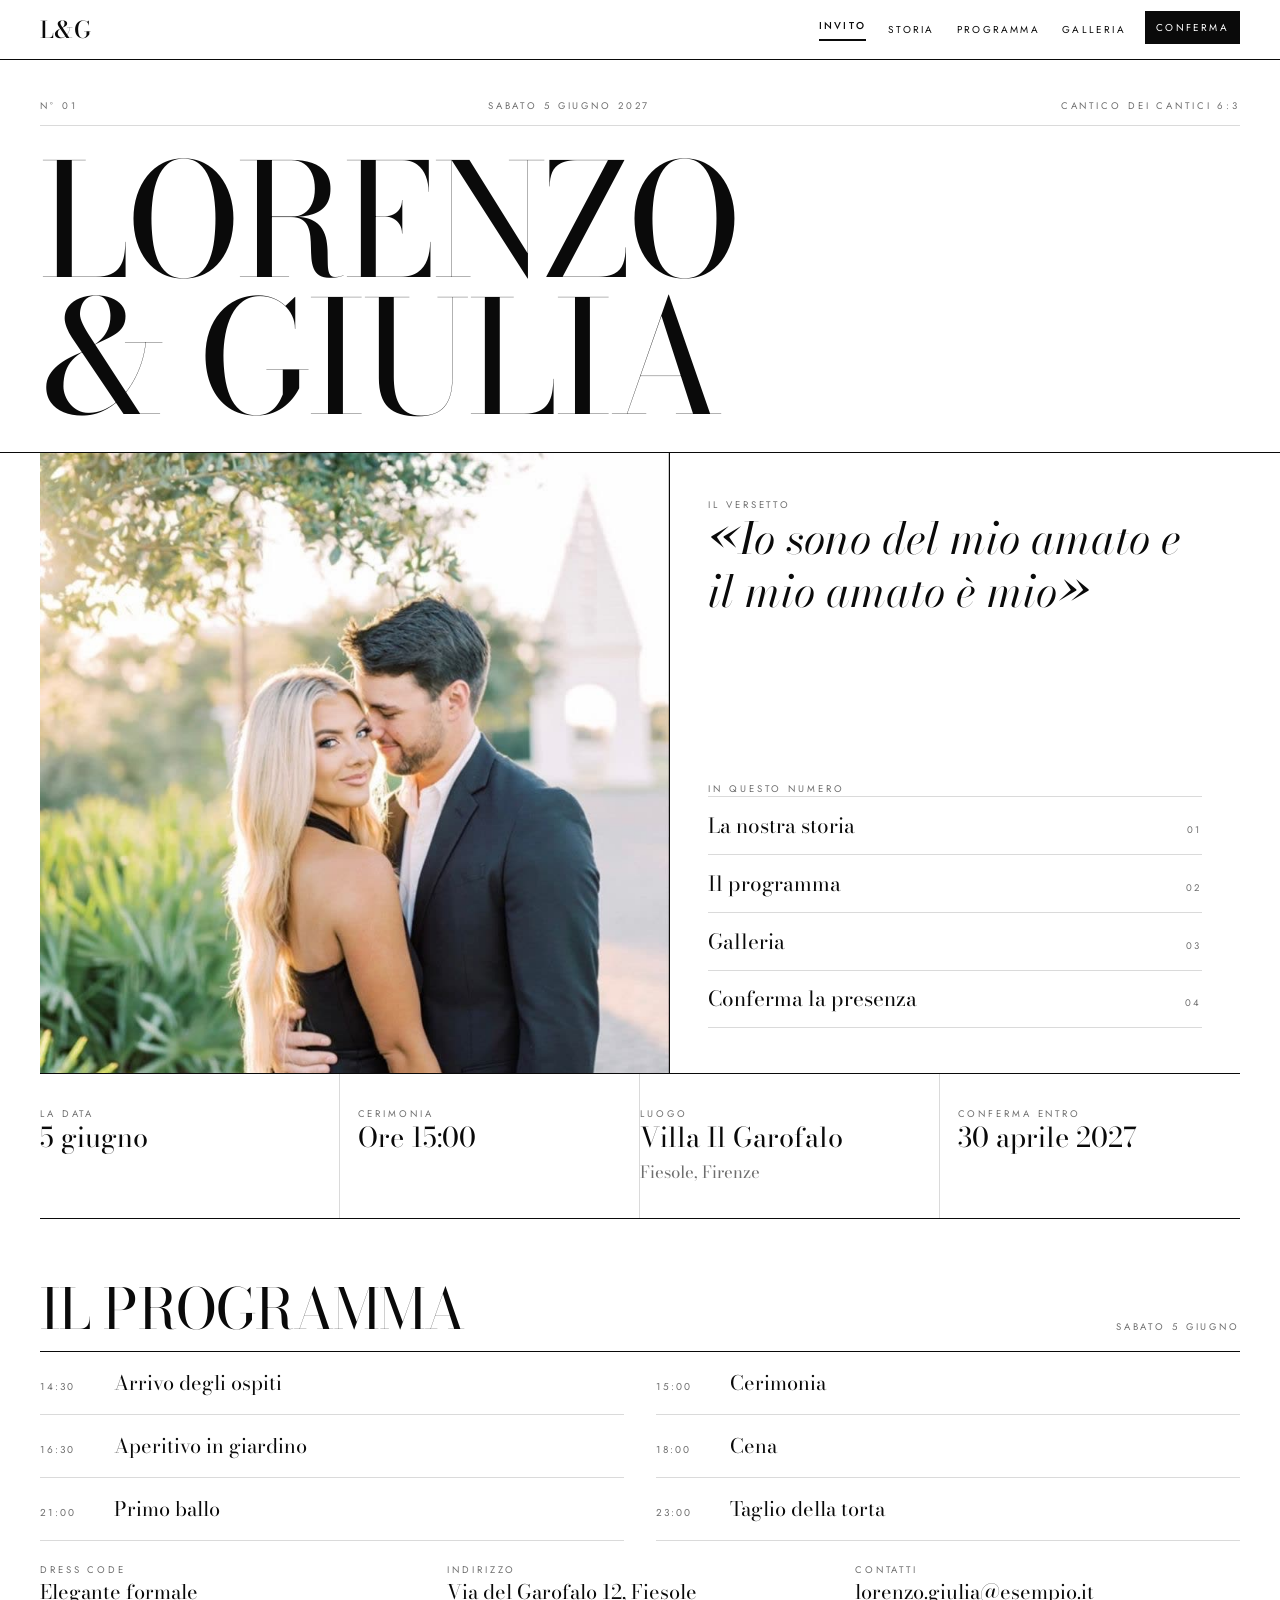
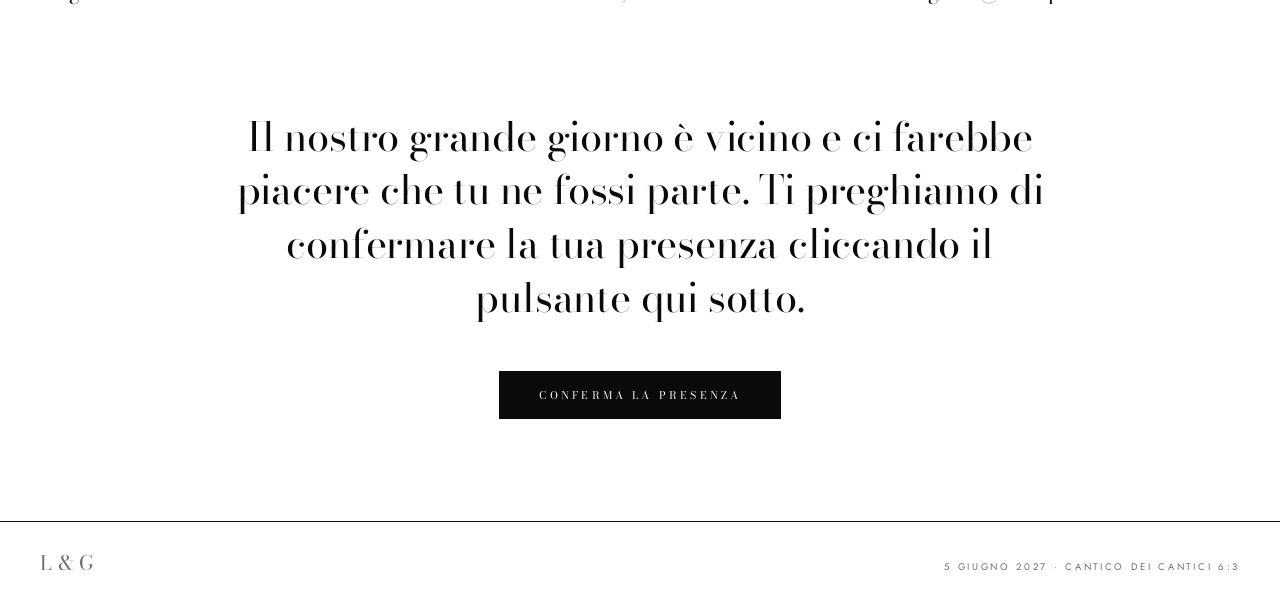
==== index.html @ 1717a916 "Replace stock photos with the couple's portraits Optimize all 18 JPEGs (strip metadata, recompress) " ====
<!DOCTYPE html>
<html lang="it">
<head>
  <meta charset="utf-8">
  <meta name="viewport" content="width=device-width, initial-scale=1">
  <title>Lorenzo &amp; Giulia — 5 giugno 2027</title>
  <meta name="description" content="Lorenzo e Giulia si sposano sabato 5 giugno 2027 a Villa Il Garofalo, Fiesole. Conferma la tua presenza.">
  <link rel="preconnect" href="https://fonts.googleapis.com">
  <link rel="preconnect" href="https://fonts.gstatic.com" crossorigin>
  <link href="https://fonts.googleapis.com/css2?family=Bodoni+Moda:ital,opsz,wght@0,6..96,400;0,6..96,500;1,6..96,400&family=Jost:wght@300;400;500&display=swap" rel="stylesheet">
  <link rel="stylesheet" href="css/styles.css">
  <link rel="icon" href="data:image/svg+xml,%3Csvg xmlns='http://www.w3.org/2000/svg' viewBox='0 0 64 64'%3E%3Crect fill='%230A0A0A' width='64' height='64'/%3E%3Ctext x='32' y='42' text-anchor='middle' font-family='Georgia' font-size='22' fill='white'%3EL%26G%3C/text%3E%3C/svg%3E">
</head>
<body>
  <a class="skip" href="#contenuto">Vai al contenuto</a>
  <header class="site-header">
    <div class="wrap header-inner">
      <a class="brand" href="index.html">L&amp;G</a>
      <button class="menu-toggle" type="button" data-nav-toggle aria-expanded="false" aria-controls="menu">
        Menu
        <span class="menu-toggle-bars" aria-hidden="true"><span></span><span></span><span></span></span>
      </button>
      <nav class="nav" id="menu" data-nav>
        <button class="nav-close" type="button" data-nav-close>Chiudi</button>
        <a class="nav-link" href="index.html" aria-current="page">Invito</a>
        <a class="nav-link" href="storia.html">Storia</a>
        <a class="nav-link" href="programma.html">Programma</a>
        <a class="nav-link" href="galleria.html">Galleria</a>
        <a class="nav-link nav-rsvp" href="conferma.html">Conferma</a>
      </nav>
    </div>
  </header>

  <main id="contenuto" class="page">
    <section class="mast">
      <div class="wrap mast-pad">
        <div class="mast-meta kicker">
          <span>N° 01</span>
          <span>Sabato 5 giugno 2027</span>
          <span>Cantico dei Cantici 6:3</span>
        </div>
        <h1 class="display">Lorenzo<br>&amp; Giulia</h1>
      </div>
    </section>

    <section class="wrap">
      <div class="hero-grid">
        <div class="hero-photo">
          <img src="img/cover.jpg" alt="Lorenzo e Giulia, in abito da sera, si tengono per mano al tramonto" width="813" height="1200">
        </div>
        <div class="hero-copy">
          <div>
            <p class="kicker">Il versetto</p>
            <p class="quote">«Io sono del mio amato e il mio amato è mio»</p>
          </div>
          <div>
            <p class="kicker">In questo numero</p>
            <div class="index-list">
              <a class="index-row" href="storia.html"><span>La nostra storia</span><span>01</span></a>
              <a class="index-row" href="programma.html"><span>Il programma</span><span>02</span></a>
              <a class="index-row" href="galleria.html"><span>Galleria</span><span>03</span></a>
              <a class="index-row" href="conferma.html"><span>Conferma la presenza</span><span>04</span></a>
            </div>
          </div>
        </div>
      </div>
    </section>

    <section class="wrap">
      <div class="facts">
        <div class="fact">
          <p class="kicker">La data</p>
          <p>5 giugno</p>
        </div>
        <div class="fact">
          <p class="kicker">Cerimonia</p>
          <p>Ore 15:00</p>
        </div>
        <div class="fact">
          <p class="kicker">Luogo</p>
          <p>Villa Il Garofalo<br><span class="sub">Fiesole, Firenze</span></p>
        </div>
        <div class="fact">
          <p class="kicker">Conferma entro</p>
          <p>30 aprile 2027</p>
        </div>
      </div>
    </section>

    <section class="wrap space-top">
      <div class="section-head">
        <h2 class="display">Il programma</h2>
        <p class="kicker">Sabato 5 giugno</p>
      </div>
      <div class="schedule">
        <div class="schedule-row"><span class="schedule-time">14:30</span><span class="schedule-name">Arrivo degli ospiti</span></div>
        <div class="schedule-row"><span class="schedule-time">15:00</span><span class="schedule-name">Cerimonia</span></div>
        <div class="schedule-row"><span class="schedule-time">16:30</span><span class="schedule-name">Aperitivo in giardino</span></div>
        <div class="schedule-row"><span class="schedule-time">18:00</span><span class="schedule-name">Cena</span></div>
        <div class="schedule-row"><span class="schedule-time">21:00</span><span class="schedule-name">Primo ballo</span></div>
        <div class="schedule-row"><span class="schedule-time">23:00</span><span class="schedule-name">Taglio della torta</span></div>
      </div>
      <div class="meta-row">
        <div>
          <p class="kicker">Dress code</p>
          <p>Elegante formale</p>
        </div>
        <div>
          <p class="kicker">Indirizzo</p>
          <p>Via del Garofalo 12, Fiesole</p>
        </div>
        <div>
          <p class="kicker">Contatti</p>
          <p><a href="mailto:lorenzo.giulia@esempio.it">lorenzo.giulia@esempio.it</a></p>
        </div>
      </div>
    </section>

    <section class="cta-band wrap">
      <p>Il nostro grande giorno è vicino e ci farebbe piacere che tu ne fossi parte. Ti preghiamo di confermare la tua presenza cliccando il pulsante qui sotto.</p>
      <p><a class="btn" href="conferma.html">Conferma la presenza</a></p>
    </section>
  </main>

  <footer class="site-footer">
    <div class="wrap footer-inner">
      <p class="mark">L&amp;G</p>
      <p>5 giugno 2027 · Cantico dei Cantici 6:3</p>
    </div>
  </footer>
  <script src="js/site.js"></script>
</body>
</html>
---- css/styles.css ----
:root {
  --ink: #0a0a0a;
  --muted: #6e6e6e;
  --hair: #dadada;
  --paper: #ffffff;
  --wash: #f2f1ef;
  --display: "Bodoni Moda", Didot, Georgia, serif;
  --sans: "Jost", system-ui, sans-serif;
  --max: 80rem;
  --pad: 1rem;
}

*,
*::before,
*::after {
  box-sizing: border-box;
}

html {
  scroll-behavior: smooth;
}

body {
  margin: 0;
  min-height: 100vh;
  background: var(--paper);
  color: var(--ink);
  font-family: var(--sans);
  font-weight: 400;
  line-height: 1.5;
  -webkit-font-smoothing: antialiased;
}

img {
  max-width: 100%;
  height: auto;
  display: block;
}

a {
  color: inherit;
  text-decoration: none;
}

a:hover {
  color: var(--muted);
}

button,
input,
select,
textarea {
  font: inherit;
  color: inherit;
}

button {
  cursor: pointer;
  background: none;
  border: 0;
  padding: 0;
}

:focus-visible {
  outline: 2px solid var(--ink);
  outline-offset: 3px;
}

.skip {
  position: absolute;
  left: 1rem;
  top: -3rem;
  z-index: 80;
  padding: 0.6rem 0.9rem;
  background: var(--ink);
  color: var(--paper);
  letter-spacing: 0.18em;
  text-transform: uppercase;
  font-size: 0.7rem;
}

.skip:focus {
  top: 1rem;
}

.wrap {
  width: 100%;
  max-width: var(--max);
  margin-inline: auto;
  padding-inline: var(--pad);
}

@media (min-width: 481px) {
  :root { --pad: 1.25rem; }
}

@media (min-width: 768px) {
  :root { --pad: 1.5rem; }
}

@media (min-width: 1024px) {
  :root { --pad: 2rem; }
}

@media (min-width: 1280px) {
  :root { --pad: 2.5rem; }
}

.site-header {
  position: sticky;
  top: 0;
  z-index: 40;
  background: rgba(255, 255, 255, 0.94);
  border-bottom: 1px solid var(--ink);
}

.site-header::before {
  content: "";
  position: absolute;
  inset: 0;
  z-index: 0;
  background: rgba(255, 255, 255, 0.94);
  backdrop-filter: blur(8px);
  pointer-events: none;
}

.header-inner {
  position: relative;
  z-index: 1;
  display: flex;
  align-items: center;
  justify-content: space-between;
  gap: 0.75rem;
  padding-block: 0.7rem;
}

.brand {
  flex: none;
  font-family: var(--display);
  font-weight: 500;
  font-size: 1.45rem;
  line-height: 1;
  letter-spacing: 0.02em;
}

.menu-toggle {
  display: inline-flex;
  align-items: center;
  gap: 0.45rem;
  padding: 0.55rem 0.2rem 0.55rem 0.7rem;
  font-size: 0.68rem;
  font-weight: 400;
  letter-spacing: 0.22em;
  text-transform: uppercase;
}

.menu-toggle-bars {
  display: grid;
  gap: 4px;
}

.menu-toggle-bars span {
  display: block;
  width: 1.1rem;
  height: 1px;
  background: currentColor;
}

.nav {
  display: none;
}

.nav.is-open {
  display: flex;
  flex-direction: column;
  position: fixed;
  inset: 0;
  z-index: 60;
  width: 100%;
  min-height: 100vh;
  min-height: 100dvh;
  background: var(--paper);
  padding: 1.25rem var(--pad) 2rem;
  overflow: auto;
}

.nav-close {
  align-self: flex-end;
  margin-bottom: 1.5rem;
  font-size: 0.68rem;
  letter-spacing: 0.22em;
  text-transform: uppercase;
}

.nav-link {
  display: flex;
  flex-direction: column;
  align-items: flex-start;
  gap: 0.35rem;
  padding: 0.9rem 0;
  border-bottom: 1px solid var(--hair);
  font-size: 0.95rem;
  letter-spacing: 0.22em;
  text-transform: uppercase;
}

.nav-link[aria-current="page"] {
  font-weight: 500;
}

.nav-link[aria-current="page"]::after {
  content: "";
  display: block;
  width: 2.4rem;
  height: 2px;
  background: var(--ink);
}

.nav-rsvp {
  margin-top: 1.25rem;
  align-self: flex-start;
  padding: 0.85rem 1.35rem;
  background: var(--ink);
  color: var(--paper) !important;
  font-size: 0.7rem;
  letter-spacing: 0.22em;
  text-transform: uppercase;
  border-bottom: 0;
}

.nav-rsvp:hover {
  background: var(--muted);
  color: var(--paper) !important;
}

.nav-rsvp[aria-current="page"]::after {
  display: none;
}

@media (min-width: 768px) {
  .menu-toggle,
  .nav-close {
    display: none;
  }

  .nav,
  .nav.is-open {
    display: flex;
    flex-direction: row;
    align-items: center;
    position: static;
    inset: auto;
    padding: 0;
    overflow: visible;
    background: transparent;
    gap: 0;
    margin-left: auto;
    min-width: 0;
  }

  .nav-link {
    flex: none;
    align-items: center;
    padding: 0.45rem 0.65rem;
    border-bottom: 0;
    font-size: 0.625rem;
  }

  .nav-link[aria-current="page"]::after {
    width: 100%;
  }

  .nav-rsvp {
    margin: 0 0 0 0.5rem;
    padding: 0.55rem 1rem;
    font-size: 0.625rem;
  }
}

@media (min-width: 1024px) {
  .nav-link {
    padding-inline: 0.7rem;
  }
}

.page {
  animation: rise 0.5s ease both;
}

@keyframes rise {
  from {
    opacity: 0;
    transform: translateY(18px);
  }
  to {
    opacity: 1;
    transform: none;
  }
}

.kicker {
  margin: 0;
  font-size: 0.6rem;
  letter-spacing: 0.3em;
  text-transform: uppercase;
  color: var(--muted);
}

.kicker-follow {
  margin-top: 1.25rem;
}

.display {
  margin: 0;
  font-family: var(--display);
  font-weight: 400;
  line-height: 0.92;
  letter-spacing: -0.015em;
  text-transform: uppercase;
}

.serif {
  font-family: var(--display);
}

.lede {
  margin: 0;
  font-size: clamp(1rem, 1.9vw, 1.125rem);
  line-height: 1.85;
  font-weight: 300;
  text-wrap: pretty;
}

.lede-follow {
  margin-top: 1.4rem;
}

.quote {
  margin: 0;
  font-family: var(--display);
  font-style: italic;
  font-weight: 400;
  line-height: 1.2;
  text-wrap: pretty;
}

.rule {
  border: 0;
  border-top: 1px solid var(--ink);
  margin: 0;
}

.rule-soft {
  border-color: var(--hair);
}

.mast {
  border-bottom: 1px solid var(--ink);
}

.mast-meta {
  display: flex;
  justify-content: space-between;
  align-items: baseline;
  gap: 0.75rem;
  flex-wrap: wrap;
  padding-bottom: 0.75rem;
  border-bottom: 1px solid var(--hair);
}

.mast h1 {
  margin-top: clamp(0.9rem, 2.4vw, 1.6rem);
  font-size: clamp(2.75rem, 12.2vw, 10.5rem);
  line-height: 0.88;
}

.mast-pad {
  padding-block: clamp(1.4rem, 3vw, 2.5rem) clamp(1rem, 2vw, 1.6rem);
}

.hero-grid {
  display: grid;
  gap: 0;
  grid-template-columns: 1fr;
  border-bottom: 1px solid var(--ink);
}

.hero-photo {
  position: relative;
  min-height: min(70vh, 28rem);
  background: var(--wash);
}

.hero-photo img {
  position: absolute;
  inset: 0;
  width: 100%;
  height: 100%;
  object-fit: cover;
  object-position: center 18%;
}

.hero-copy {
  padding: clamp(1.5rem, 3.5vw, 3.4rem) 0;
  display: flex;
  flex-direction: column;
  justify-content: space-between;
  gap: 2.1rem;
}

.hero-copy .quote {
  font-size: clamp(1.55rem, 3.6vw, 2.75rem);
}

.index-list {
  display: flex;
  flex-direction: column;
}

.index-row {
  display: flex;
  align-items: baseline;
  justify-content: space-between;
  gap: 1rem;
  padding: 0.8rem 0;
  border-top: 1px solid var(--hair);
  font-family: var(--display);
  font-size: 1.3rem;
}

.index-row:last-child {
  border-bottom: 1px solid var(--hair);
}

.index-row span:last-child {
  font-family: var(--sans);
  font-size: 0.6rem;
  letter-spacing: 0.24em;
  text-transform: uppercase;
  color: var(--muted);
}

@media (min-width: 768px) {
  .hero-grid {
    grid-template-columns: minmax(0, 1.05fr) minmax(0, 0.95fr);
  }

  .hero-photo {
    min-height: min(78vh, 38.75rem);
    border-right: 1px solid var(--ink);
  }

  .hero-copy {
    padding: clamp(1.5rem, 3.5vw, 3.4rem) clamp(1rem, 3vw, 2.75rem);
  }
}

.facts {
  display: grid;
  gap: 0;
  grid-template-columns: 1fr 1fr;
  border-bottom: 1px solid var(--ink);
}

.fact {
  padding: clamp(1.25rem, 2.6vw, 2.1rem) 0.7rem;
}

.fact:nth-child(odd) {
  padding-left: 0;
  border-right: 1px solid var(--hair);
}

.fact:nth-child(-n + 2) {
  border-bottom: 1px solid var(--hair);
}

.fact p:last-child {
  margin: 0;
  font-family: var(--display);
  font-size: clamp(1.25rem, 2.4vw, 1.7rem);
  line-height: 1.16;
}

.fact .sub {
  font-size: 1.05rem;
  color: var(--muted);
}

@media (min-width: 900px) {
  .facts {
    grid-template-columns: repeat(4, minmax(0, 1fr));
  }

  .fact {
    padding-inline: 1.1rem;
    border-right: 1px solid var(--hair);
    border-bottom: 0;
  }

  .fact:first-child {
    padding-left: 0;
  }

  .fact:last-child {
    border-right: 0;
    padding-right: 0;
  }

  .fact:nth-child(-n + 2) {
    border-bottom: 0;
  }

  .fact:nth-child(odd) {
    border-right: 1px solid var(--hair);
  }
}

.section-head {
  display: flex;
  align-items: flex-end;
  justify-content: space-between;
  gap: 1rem;
  flex-wrap: wrap;
  padding-bottom: 1rem;
  border-bottom: 1px solid var(--ink);
}

.section-head h2,
.page-title h2,
.rsvp-head h2 {
  font-size: clamp(1.75rem, 4.6vw, 3.5rem);
}

.page-title {
  padding-block: clamp(1.9rem, 5vw, 4.4rem) clamp(1.5rem, 3vw, 2.5rem);
  border-bottom: 1px solid var(--ink);
}

.page-title h1,
.page-title h2 {
  max-width: 22ch;
  font-size: clamp(2.1rem, 7.6vw, 6rem);
}

.page-title-split {
  display: flex;
  align-items: flex-end;
  justify-content: space-between;
  gap: 1.25rem;
  flex-wrap: wrap;
}

.schedule {
  display: grid;
  gap: 0;
  grid-template-columns: 1fr;
}

.schedule-row {
  display: flex;
  align-items: baseline;
  gap: 1rem;
  padding: 1rem 0;
  border-bottom: 1px solid var(--hair);
}

.schedule-time {
  flex: none;
  min-width: 3.6rem;
  font-size: 0.625rem;
  letter-spacing: 0.2em;
  color: var(--muted);
}

.schedule-name {
  font-family: var(--display);
  font-size: 1.25rem;
}

@media (min-width: 768px) {
  .schedule {
    grid-template-columns: 1fr 1fr;
    column-gap: 2rem;
  }
}

.meta-row {
  display: grid;
  gap: 1.4rem;
  grid-template-columns: 1fr;
  padding-top: 1.4rem;
}

@media (min-width: 700px) {
  .meta-row {
    grid-template-columns: repeat(3, minmax(0, 1fr));
  }
}

.meta-row p:last-child {
  margin: 0;
  font-family: var(--display);
  font-size: 1.25rem;
}

.cta-band {
  max-width: 56rem;
  margin-inline: auto;
  padding-block: clamp(3.2rem, 8vw, 6.9rem);
  text-align: center;
}

.cta-band p {
  margin: 0;
  font-family: var(--display);
  font-weight: 400;
  font-size: clamp(1.35rem, 3.4vw, 2.5rem);
  line-height: 1.34;
  letter-spacing: -0.005em;
  text-wrap: pretty;
}

.cta-band .btn {
  margin-top: clamp(1.75rem, 4vw, 2.9rem);
}

.btn {
  display: inline-block;
  padding: 1rem 2.4rem;
  background: var(--ink);
  color: var(--paper) !important;
  font-size: 0.66rem;
  letter-spacing: 0.3em;
  text-transform: uppercase;
  border: 1px solid var(--ink);
}

.btn:hover {
  background: var(--muted);
  border-color: var(--muted);
  color: var(--paper) !important;
}

.btn-ghost {
  background: transparent;
  color: var(--ink) !important;
}

.btn-ghost:hover {
  background: var(--wash);
  color: var(--ink) !important;
}

.btn-row {
  display: flex;
  flex-wrap: wrap;
  gap: 0.9rem;
}

.confirm-actions {
  margin-top: clamp(1.6rem, 3.5vw, 2.75rem);
}

.story-grid {
  display: grid;
  gap: clamp(1.5rem, 3.4vw, 3.4rem);
  grid-template-columns: 1fr;
  padding-block: clamp(1.75rem, 4vw, 3.75rem);
}

.story-quote {
  margin-top: clamp(1.75rem, 4vw, 3rem);
  padding-block: clamp(1.5rem, 3vw, 2.4rem);
  border-top: 1px solid var(--ink);
  border-bottom: 1px solid var(--ink);
}

.story-quote .quote {
  font-size: clamp(1.25rem, 2.7vw, 1.875rem);
  line-height: 1.42;
}

.photo-frame {
  position: relative;
  background: var(--wash);
  min-height: 18.75rem;
}

.photo-frame img {
  position: absolute;
  inset: 0;
  width: 100%;
  height: 100%;
  object-fit: cover;
}

.ratio-wide img {
  object-position: center 20%;
}

.ratio-4-5 {
  aspect-ratio: 4 / 5;
}

.ratio-3-4 {
  aspect-ratio: 3 / 4;
}

.ratio-1-1 {
  aspect-ratio: 1 / 1;
}

.ratio-wide {
  aspect-ratio: 16 / 7;
  min-height: 12rem;
}

.caption {
  margin: 0.75rem 0 0;
  font-size: 0.6rem;
  letter-spacing: 0.24em;
  text-transform: uppercase;
  color: var(--muted);
}

@media (min-width: 800px) {
  .story-grid {
    grid-template-columns: minmax(0, 1fr) minmax(0, 1fr);
    align-items: start;
  }
}

.continue {
  display: flex;
  align-items: baseline;
  justify-content: space-between;
  gap: 1rem;
  padding: 1.25rem 0;
  border-top: 1px solid var(--ink);
  border-bottom: 1px solid var(--ink);
  font-family: var(--display);
  font-size: clamp(1.25rem, 2.6vw, 1.875rem);
}

.continue span:last-child {
  font-family: var(--sans);
  font-size: 0.6rem;
  letter-spacing: 0.26em;
  text-transform: uppercase;
  color: var(--muted);
}

.gallery {
  display: grid;
  gap: clamp(1.25rem, 3vw, 2.75rem);
  grid-template-columns: 1fr;
  padding-block: clamp(1.6rem, 3.6vw, 3.5rem) clamp(3.1rem, 7vw, 6rem);
}

.gallery figure {
  margin: 0;
}

.gallery figcaption {
  margin-top: 0.75rem;
  display: flex;
  justify-content: space-between;
  gap: 0.6rem;
  font-size: 0.6rem;
  letter-spacing: 0.24em;
  text-transform: uppercase;
  color: var(--muted);
}

@media (min-width: 640px) {
  .gallery {
    grid-template-columns: repeat(2, minmax(0, 1fr));
  }

  .gallery figure:nth-child(even) {
    align-self: end;
  }
}

@media (min-width: 1024px) {
  .gallery {
    grid-template-columns: repeat(3, minmax(0, 1fr));
  }

  .gallery figure:nth-child(even) {
    align-self: auto;
  }

  .gallery figure:nth-child(3n + 2) {
    align-self: end;
  }
}

.venue-split {
  display: grid;
  gap: clamp(1.5rem, 3vw, 2.5rem);
  grid-template-columns: 1fr;
  padding-block: clamp(1.75rem, 4vw, 3.5rem);
}

@media (min-width: 800px) {
  .venue-split {
    grid-template-columns: minmax(0, 1.15fr) minmax(0, 0.85fr);
    align-items: start;
  }
}

.travel-grid {
  display: grid;
  gap: 0;
  grid-template-columns: 1fr;
  border-top: 1px solid var(--ink);
  border-bottom: 1px solid var(--ink);
}

.travel-card {
  padding: 1.5rem 0;
  border-bottom: 1px solid var(--hair);
}

.travel-card:last-child {
  border-bottom: 0;
}

.travel-card h3 {
  margin: 0 0 0.7rem;
  font-family: var(--display);
  font-weight: 400;
  font-size: 1.5rem;
  text-transform: none;
}

.travel-card p {
  margin: 0;
  font-weight: 300;
  line-height: 1.75;
}

@media (min-width: 768px) {
  .travel-grid {
    grid-template-columns: repeat(2, minmax(0, 1fr));
  }

  .travel-card {
    padding: 1.75rem 1.25rem 1.75rem 0;
    border-bottom: 0;
    border-right: 1px solid var(--hair);
  }

  .travel-card:nth-child(even) {
    padding-left: 1.25rem;
    padding-right: 0;
    border-right: 0;
  }

  .travel-card:nth-child(n + 3) {
    border-top: 1px solid var(--hair);
  }
}

.rsvp-shell {
  max-width: 42.5rem;
  padding-block: clamp(1.75rem, 4vw, 3.5rem) clamp(3.4rem, 8vw, 6.25rem);
}

.form-stack {
  display: flex;
  flex-direction: column;
  gap: 1.75rem;
}

.field {
  display: flex;
  flex-direction: column;
  gap: 0.65rem;
}

.field span,
.choice-label {
  font-size: 0.6rem;
  letter-spacing: 0.28em;
  text-transform: uppercase;
  color: var(--muted);
}

.field input,
.field select,
.field textarea {
  width: 100%;
  padding: 0.65rem 0;
  background: transparent;
  border: 0;
  border-bottom: 1px solid var(--ink);
  font-family: var(--display);
  font-size: 1.4rem;
  border-radius: 0;
}

.field select {
  padding: 0.75rem 0.6rem;
  background: var(--paper);
  border: 1px solid var(--ink);
  font-size: 1.25rem;
}

.field textarea {
  padding: 0.8rem;
  border: 1px solid var(--ink);
  font-size: 1.2rem;
  resize: vertical;
  min-height: 7rem;
}

.field input:focus,
.field select:focus,
.field textarea:focus {
  outline: none;
  border-color: var(--muted);
}

.choices {
  display: flex;
  gap: 0.9rem;
  flex-wrap: wrap;
}

.choice {
  flex: 1 1 12.5rem;
  padding: 1.35rem;
  border: 1px solid var(--ink);
  text-align: left;
  background: var(--paper);
}

.choice:hover,
.choice.is-selected {
  background: var(--wash);
}

.choice p {
  margin: 0;
  font-family: var(--display);
  font-size: 1.55rem;
}

.choice small {
  display: block;
  margin-top: 0.6rem;
  font-size: 0.6rem;
  letter-spacing: 0.26em;
  text-transform: uppercase;
}

.status {
  margin: 0;
  padding: 0.75rem 0.9rem;
  font-size: 0.8rem;
  letter-spacing: 0.04em;
}

.status-error {
  background: var(--ink);
  color: var(--paper);
}

.status-loading {
  background: var(--wash);
  color: var(--ink);
  border: 1px dashed var(--ink);
}

.status-empty {
  color: var(--muted);
  padding-left: 0;
  padding-right: 0;
}

.saved-banner {
  padding: 0.9rem 0;
  border-top: 1px solid var(--hair);
  border-bottom: 1px solid var(--hair);
  font-family: var(--display);
  font-size: 1.15rem;
  line-height: 1.45;
}

.confirm-copy {
  margin: 0;
  max-width: 44ch;
  font-family: var(--display);
  font-size: clamp(1.2rem, 2.5vw, 1.625rem);
  line-height: 1.5;
  text-wrap: pretty;
}

.confirm-facts {
  margin-top: clamp(1.6rem, 3.5vw, 2.75rem);
  display: grid;
  gap: 0;
  grid-template-columns: 1fr;
  border-top: 1px solid var(--ink);
  border-bottom: 1px solid var(--ink);
}

.confirm-facts > div {
  padding: 1.25rem 0;
  border-bottom: 1px solid var(--hair);
}

.confirm-facts > div:last-child {
  border-bottom: 0;
}

.confirm-facts p:last-child {
  margin: 0;
  font-family: var(--display);
  font-size: 1.25rem;
}

@media (min-width: 640px) {
  .confirm-facts {
    grid-template-columns: repeat(3, minmax(0, 1fr));
  }

  .confirm-facts > div {
    padding: 1.25rem 1rem 1.25rem 0;
    border-bottom: 0;
    border-right: 1px solid var(--hair);
  }

  .confirm-facts > div:last-child {
    border-right: 0;
    padding-right: 0;
  }
}

.hidden {
  display: none !important;
}

.site-footer {
  border-top: 1px solid var(--ink);
}

.footer-inner {
  display: flex;
  flex-wrap: wrap;
  gap: 0.75rem;
  justify-content: space-between;
  align-items: baseline;
  padding-block: 1.6rem;
}

.footer-inner .mark {
  margin: 0;
  font-family: var(--display);
  font-size: 1.25rem;
}

.footer-inner p {
  margin: 0;
  font-size: 0.6rem;
  letter-spacing: 0.28em;
  text-transform: uppercase;
  color: var(--muted);
}

.pad-bottom {
  padding-bottom: clamp(3.1rem, 7vw, 6rem);
}

.space-top {
  padding-top: clamp(2.1rem, 5vw, 4.2rem);
}

@media (prefers-reduced-motion: reduce) {
  html {
    scroll-behavior: auto;
  }

  .page {
    animation: none;
  }
}

body.nav-open {
  overflow: hidden;
}
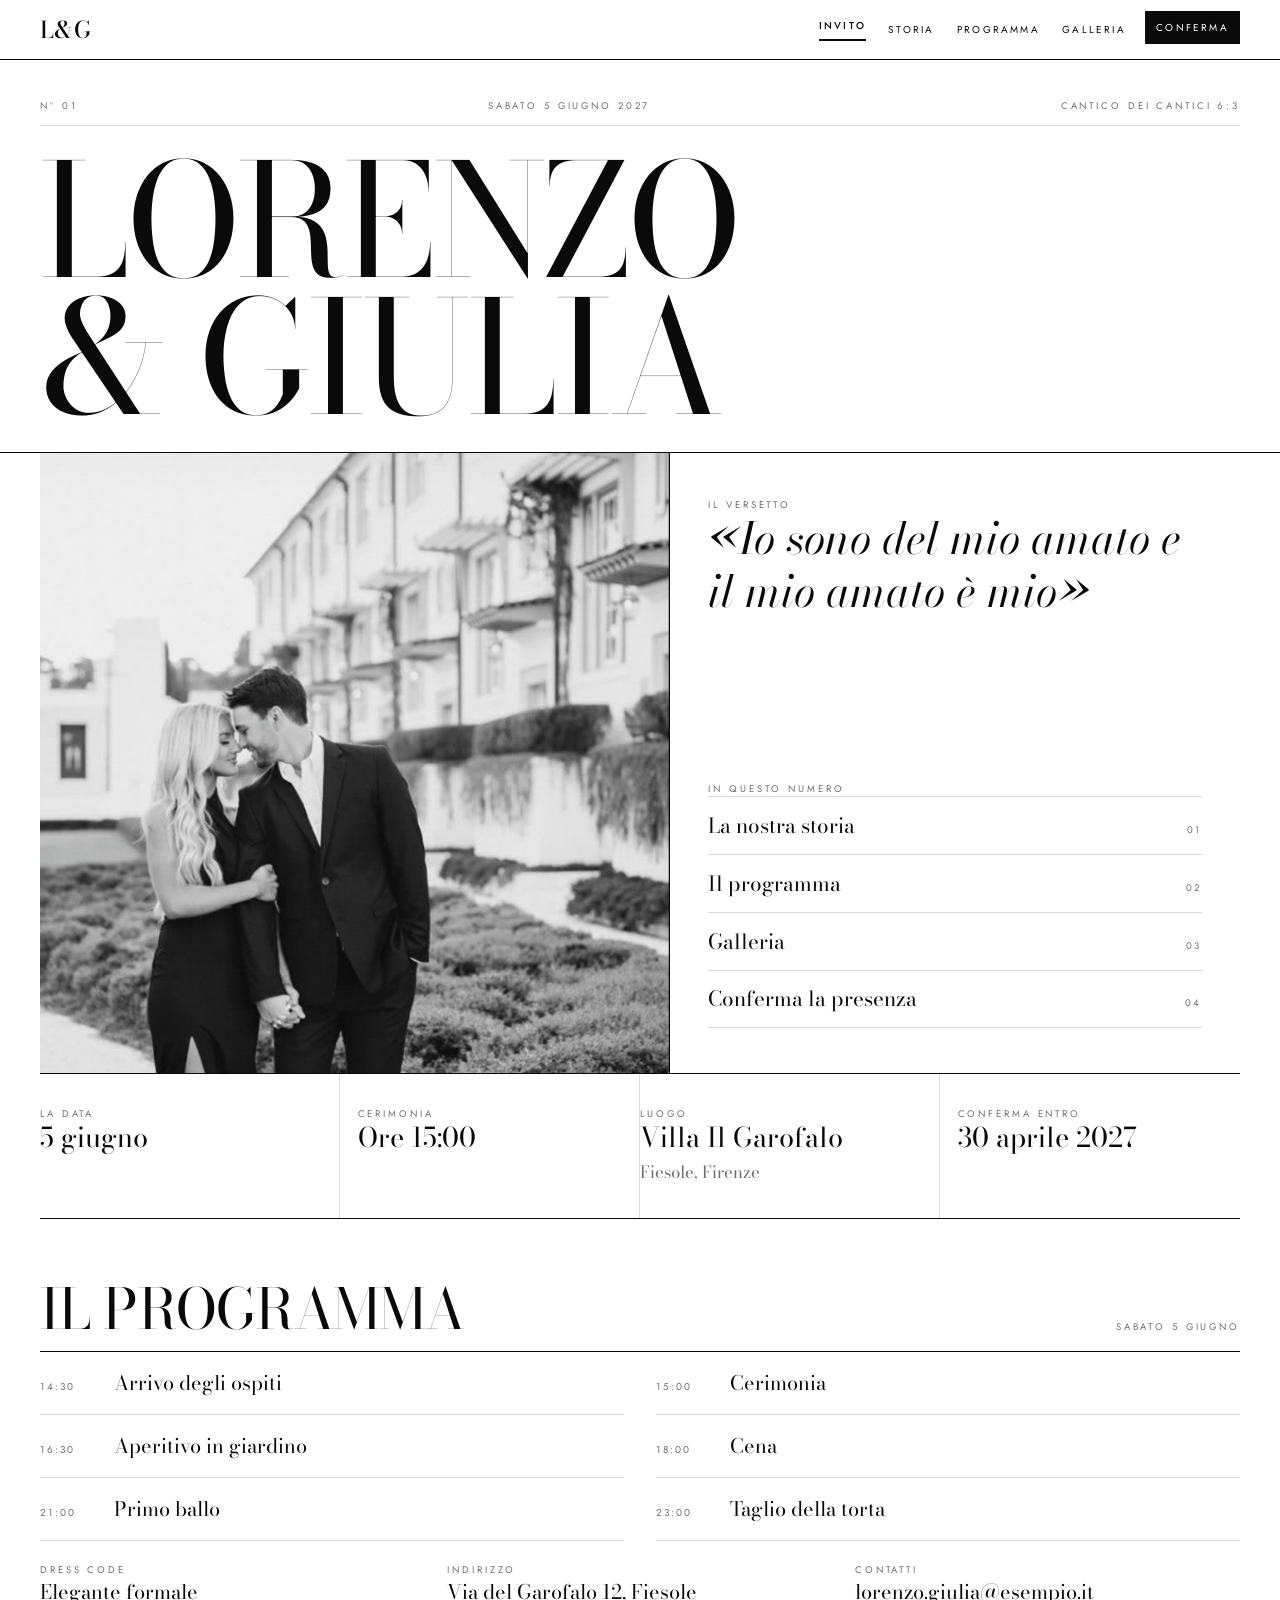
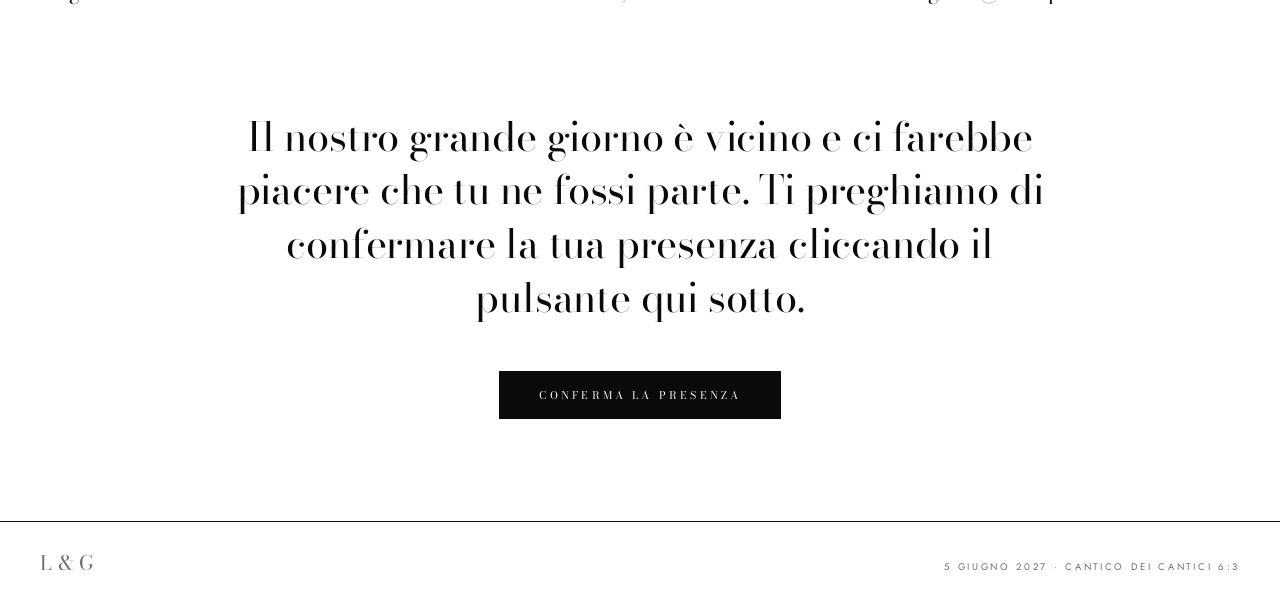
==== commit 93a5d408: "Swap cover with the black-and-white walking portrait The hedge-path photo is now the homepage hero; " ====
--- a/index.html
+++ b/index.html
@@ -46,7 +46,7 @@
     <section class="wrap">
       <div class="hero-grid">
         <div class="hero-photo">
-          <img src="img/cover.jpg" alt="Lorenzo e Giulia, in abito da sera, si tengono per mano al tramonto" width="813" height="1200">
+          <img src="img/cover.jpg" alt="Lorenzo e Giulia in bianco e nero, camminano mano nella mano tra le siepi" width="757" height="1200">
         </div>
         <div class="hero-copy">
           <div>
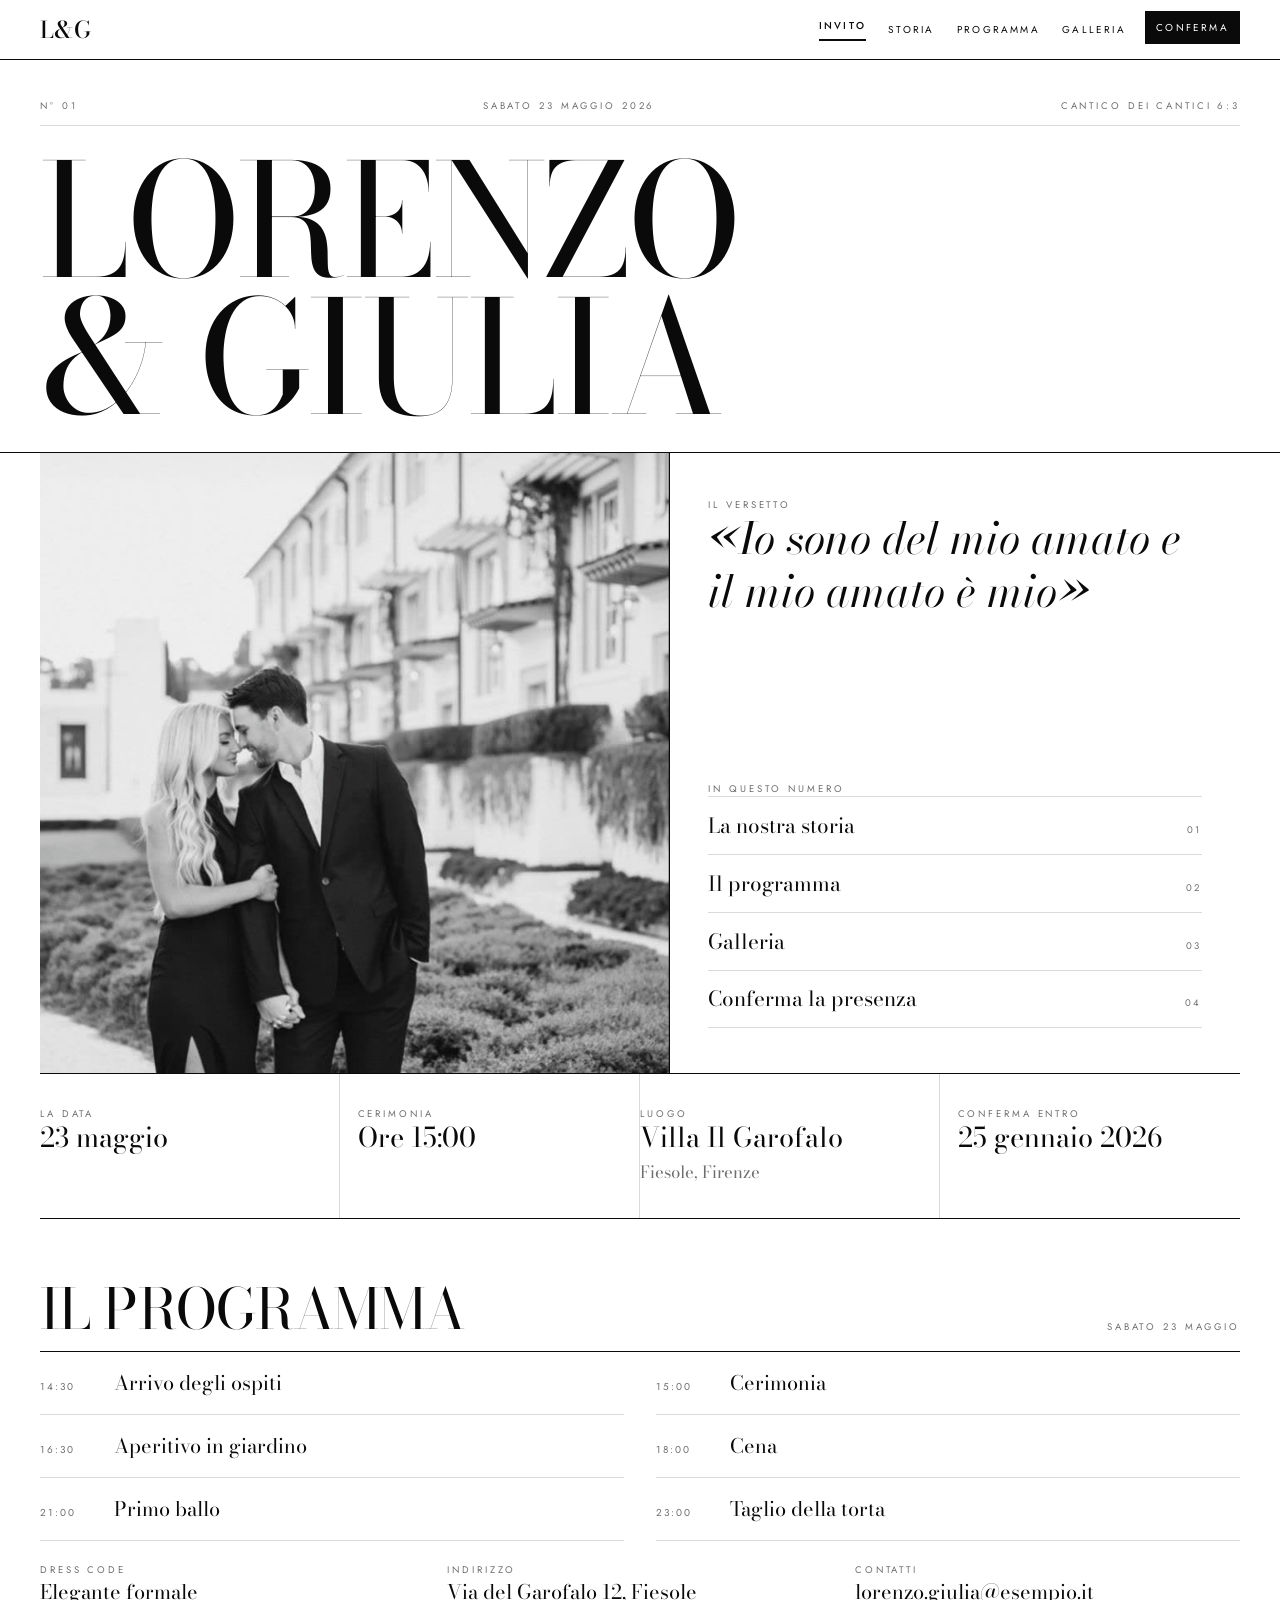
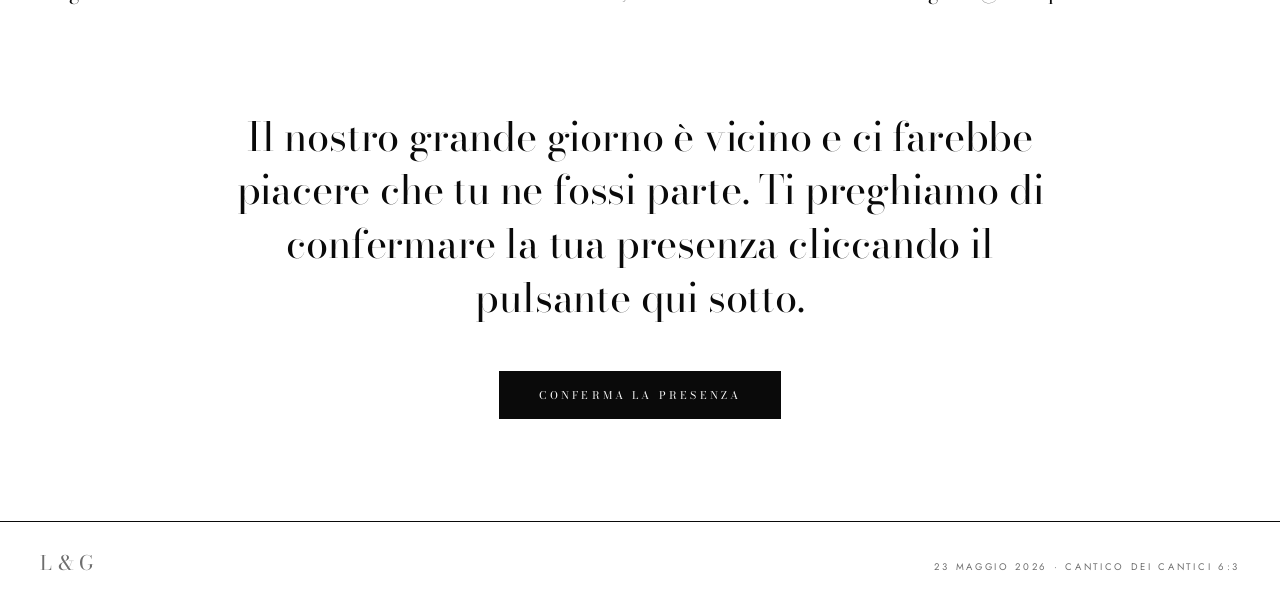
==== commit 6f906109: "Update wedding date to 23 May 2026 and RSVP to 25 January Replace leftover June 2027 and April 2027 " ====
--- a/index.html
+++ b/index.html
@@ -3,8 +3,8 @@
 <head>
   <meta charset="utf-8">
   <meta name="viewport" content="width=device-width, initial-scale=1">
-  <title>Lorenzo &amp; Giulia — 5 giugno 2027</title>
-  <meta name="description" content="Lorenzo e Giulia si sposano sabato 5 giugno 2027 a Villa Il Garofalo, Fiesole. Conferma la tua presenza.">
+  <title>Lorenzo &amp; Giulia — 23 maggio 2026</title>
+  <meta name="description" content="Lorenzo e Giulia si sposano sabato 23 maggio 2026 a Villa Il Garofalo, Fiesole. Conferma la tua presenza.">
   <link rel="preconnect" href="https://fonts.googleapis.com">
   <link rel="preconnect" href="https://fonts.gstatic.com" crossorigin>
   <link href="https://fonts.googleapis.com/css2?family=Bodoni+Moda:ital,opsz,wght@0,6..96,400;0,6..96,500;1,6..96,400&family=Jost:wght@300;400;500&display=swap" rel="stylesheet">
@@ -36,7 +36,7 @@
       <div class="wrap mast-pad">
         <div class="mast-meta kicker">
           <span>N° 01</span>
-          <span>Sabato 5 giugno 2027</span>
+          <span>Sabato 23 maggio 2026</span>
           <span>Cantico dei Cantici 6:3</span>
         </div>
         <h1 class="display">Lorenzo<br>&amp; Giulia</h1>
@@ -46,7 +46,7 @@
     <section class="wrap">
       <div class="hero-grid">
         <div class="hero-photo">
-          <img src="img/cover.jpg" alt="Lorenzo e Giulia in bianco e nero, camminano mano nella mano tra le siepi" width="757" height="1200">
+          <img src="img/cover-passeggio.jpg?v=2" alt="Lorenzo e Giulia in bianco e nero, camminano mano nella mano tra le siepi" width="757" height="1200">
         </div>
         <div class="hero-copy">
           <div>
@@ -70,7 +70,7 @@
       <div class="facts">
         <div class="fact">
           <p class="kicker">La data</p>
-          <p>5 giugno</p>
+          <p>23 maggio</p>
         </div>
         <div class="fact">
           <p class="kicker">Cerimonia</p>
@@ -82,7 +82,7 @@
         </div>
         <div class="fact">
           <p class="kicker">Conferma entro</p>
-          <p>30 aprile 2027</p>
+          <p>25 gennaio 2026</p>
         </div>
       </div>
     </section>
@@ -90,7 +90,7 @@
     <section class="wrap space-top">
       <div class="section-head">
         <h2 class="display">Il programma</h2>
-        <p class="kicker">Sabato 5 giugno</p>
+        <p class="kicker">Sabato 23 maggio</p>
       </div>
       <div class="schedule">
         <div class="schedule-row"><span class="schedule-time">14:30</span><span class="schedule-name">Arrivo degli ospiti</span></div>
@@ -125,7 +125,7 @@
   <footer class="site-footer">
     <div class="wrap footer-inner">
       <p class="mark">L&amp;G</p>
-      <p>5 giugno 2027 · Cantico dei Cantici 6:3</p>
+      <p>23 maggio 2026 · Cantico dei Cantici 6:3</p>
     </div>
   </footer>
   <script src="js/site.js"></script>
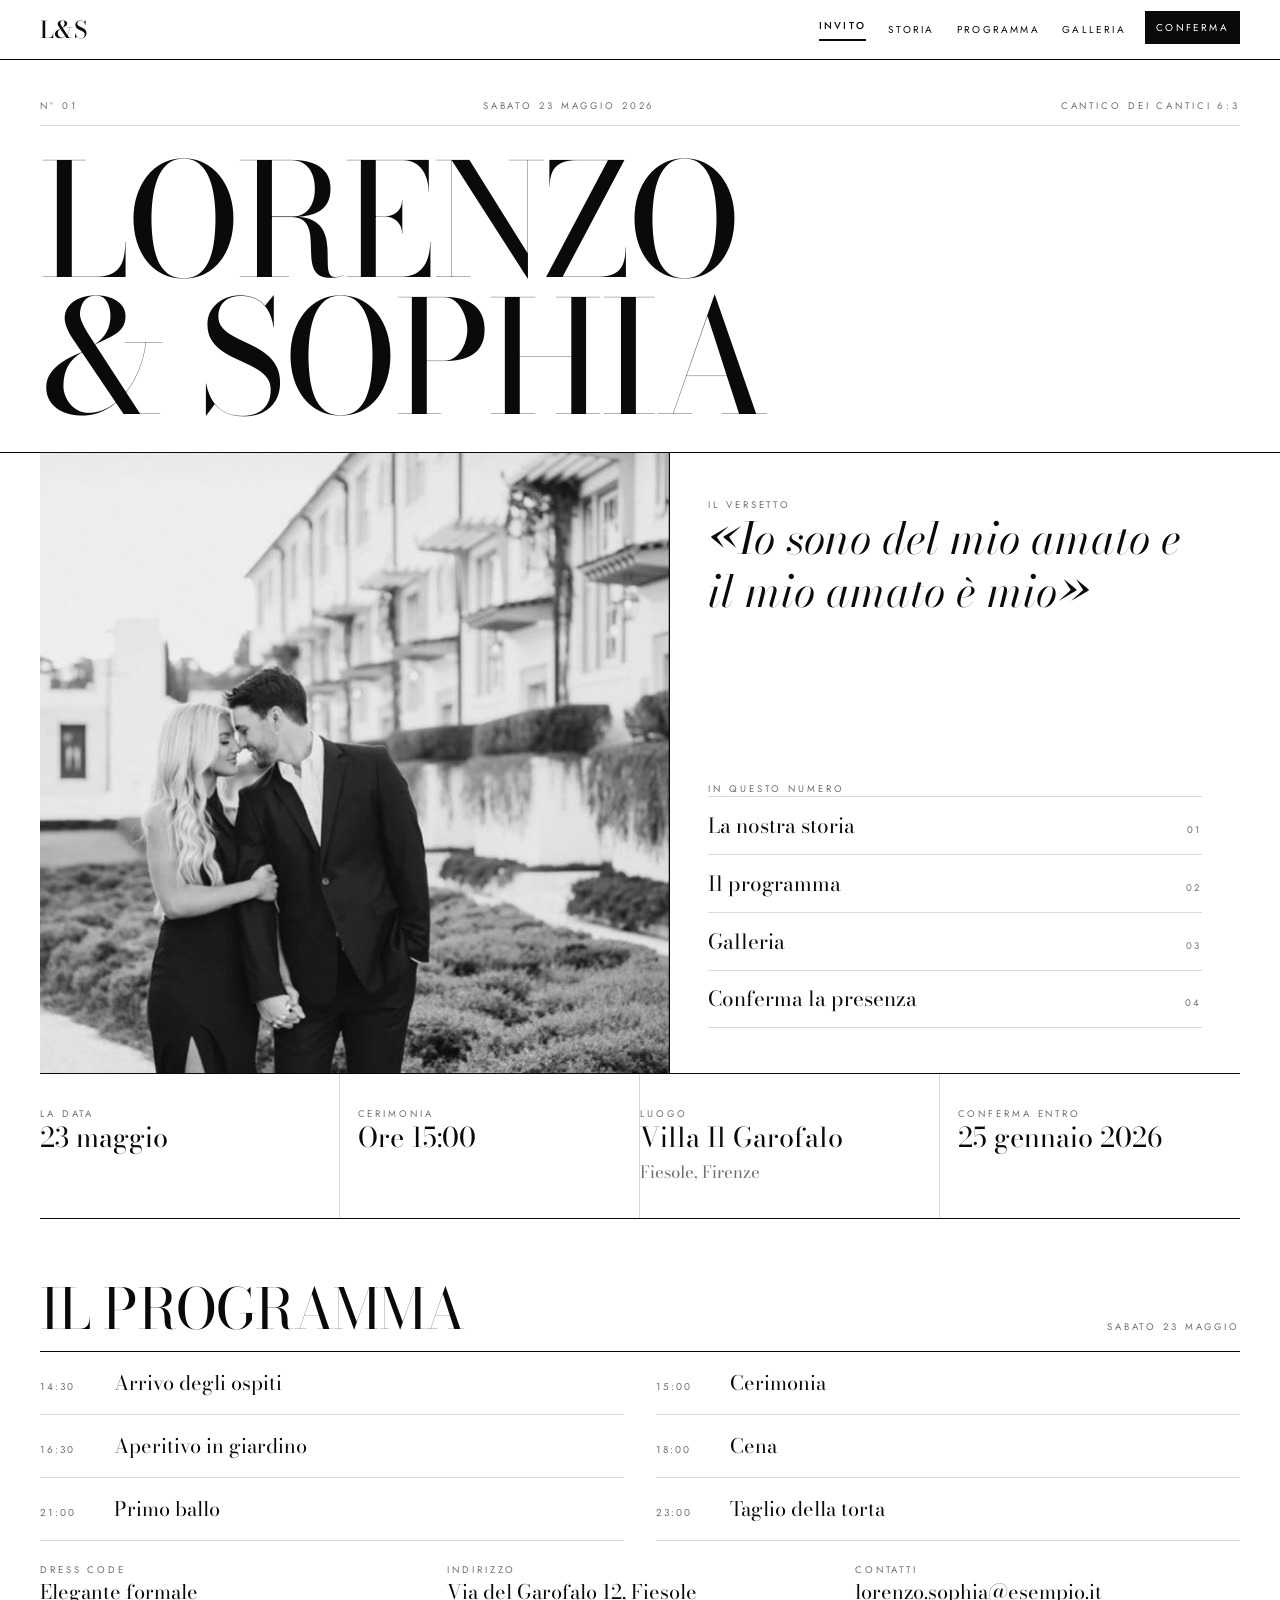
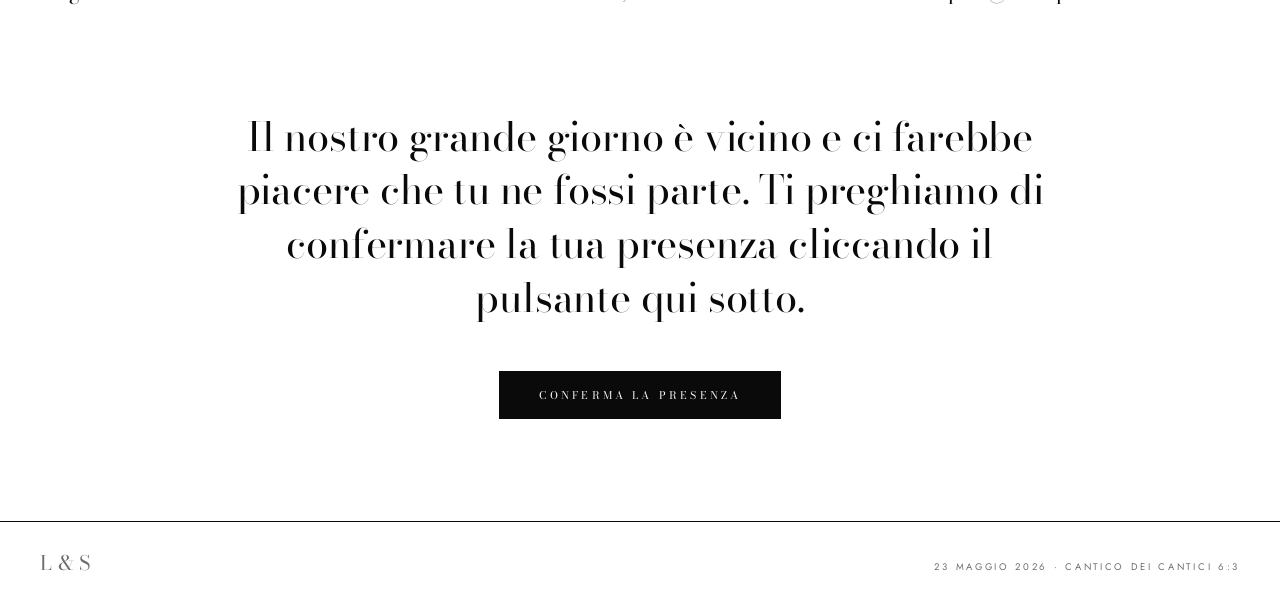
==== commit b284e9a9: "Rename the bride from Giulia to Sophia Update titles, copy, alts, RSVP, email placeholder, and L&S m" ====
--- a/index.html
+++ b/index.html
@@ -3,19 +3,19 @@
 <head>
   <meta charset="utf-8">
   <meta name="viewport" content="width=device-width, initial-scale=1">
-  <title>Lorenzo &amp; Giulia — 23 maggio 2026</title>
-  <meta name="description" content="Lorenzo e Giulia si sposano sabato 23 maggio 2026 a Villa Il Garofalo, Fiesole. Conferma la tua presenza.">
+  <title>Lorenzo &amp; Sophia — 23 maggio 2026</title>
+  <meta name="description" content="Lorenzo e Sophia si sposano sabato 23 maggio 2026 a Villa Il Garofalo, Fiesole. Conferma la tua presenza.">
   <link rel="preconnect" href="https://fonts.googleapis.com">
   <link rel="preconnect" href="https://fonts.gstatic.com" crossorigin>
   <link href="https://fonts.googleapis.com/css2?family=Bodoni+Moda:ital,opsz,wght@0,6..96,400;0,6..96,500;1,6..96,400&family=Jost:wght@300;400;500&display=swap" rel="stylesheet">
   <link rel="stylesheet" href="css/styles.css">
-  <link rel="icon" href="data:image/svg+xml,%3Csvg xmlns='http://www.w3.org/2000/svg' viewBox='0 0 64 64'%3E%3Crect fill='%230A0A0A' width='64' height='64'/%3E%3Ctext x='32' y='42' text-anchor='middle' font-family='Georgia' font-size='22' fill='white'%3EL%26G%3C/text%3E%3C/svg%3E">
+  <link rel="icon" href="data:image/svg+xml,%3Csvg xmlns='http://www.w3.org/2000/svg' viewBox='0 0 64 64'%3E%3Crect fill='%230A0A0A' width='64' height='64'/%3E%3Ctext x='32' y='42' text-anchor='middle' font-family='Georgia' font-size='22' fill='white'%3EL%26S%3C/text%3E%3C/svg%3E">
 </head>
 <body>
   <a class="skip" href="#contenuto">Vai al contenuto</a>
   <header class="site-header">
     <div class="wrap header-inner">
-      <a class="brand" href="index.html">L&amp;G</a>
+      <a class="brand" href="index.html">L&amp;S</a>
       <button class="menu-toggle" type="button" data-nav-toggle aria-expanded="false" aria-controls="menu">
         Menu
         <span class="menu-toggle-bars" aria-hidden="true"><span></span><span></span><span></span></span>
@@ -39,14 +39,14 @@
           <span>Sabato 23 maggio 2026</span>
           <span>Cantico dei Cantici 6:3</span>
         </div>
-        <h1 class="display">Lorenzo<br>&amp; Giulia</h1>
+        <h1 class="display">Lorenzo<br>&amp; Sophia</h1>
       </div>
     </section>
 
     <section class="wrap">
       <div class="hero-grid">
         <div class="hero-photo">
-          <img src="img/cover-passeggio.jpg?v=2" alt="Lorenzo e Giulia in bianco e nero, camminano mano nella mano tra le siepi" width="757" height="1200">
+          <img src="img/cover-passeggio.jpg?v=2" alt="Lorenzo e Sophia in bianco e nero, camminano mano nella mano tra le siepi" width="757" height="1200">
         </div>
         <div class="hero-copy">
           <div>
@@ -111,7 +111,7 @@
         </div>
         <div>
           <p class="kicker">Contatti</p>
-          <p><a href="mailto:lorenzo.giulia@esempio.it">lorenzo.giulia@esempio.it</a></p>
+          <p><a href="mailto:lorenzo.sophia@esempio.it">lorenzo.sophia@esempio.it</a></p>
         </div>
       </div>
     </section>
@@ -124,7 +124,7 @@
 
   <footer class="site-footer">
     <div class="wrap footer-inner">
-      <p class="mark">L&amp;G</p>
+      <p class="mark">L&amp;S</p>
       <p>23 maggio 2026 · Cantico dei Cantici 6:3</p>
     </div>
   </footer>
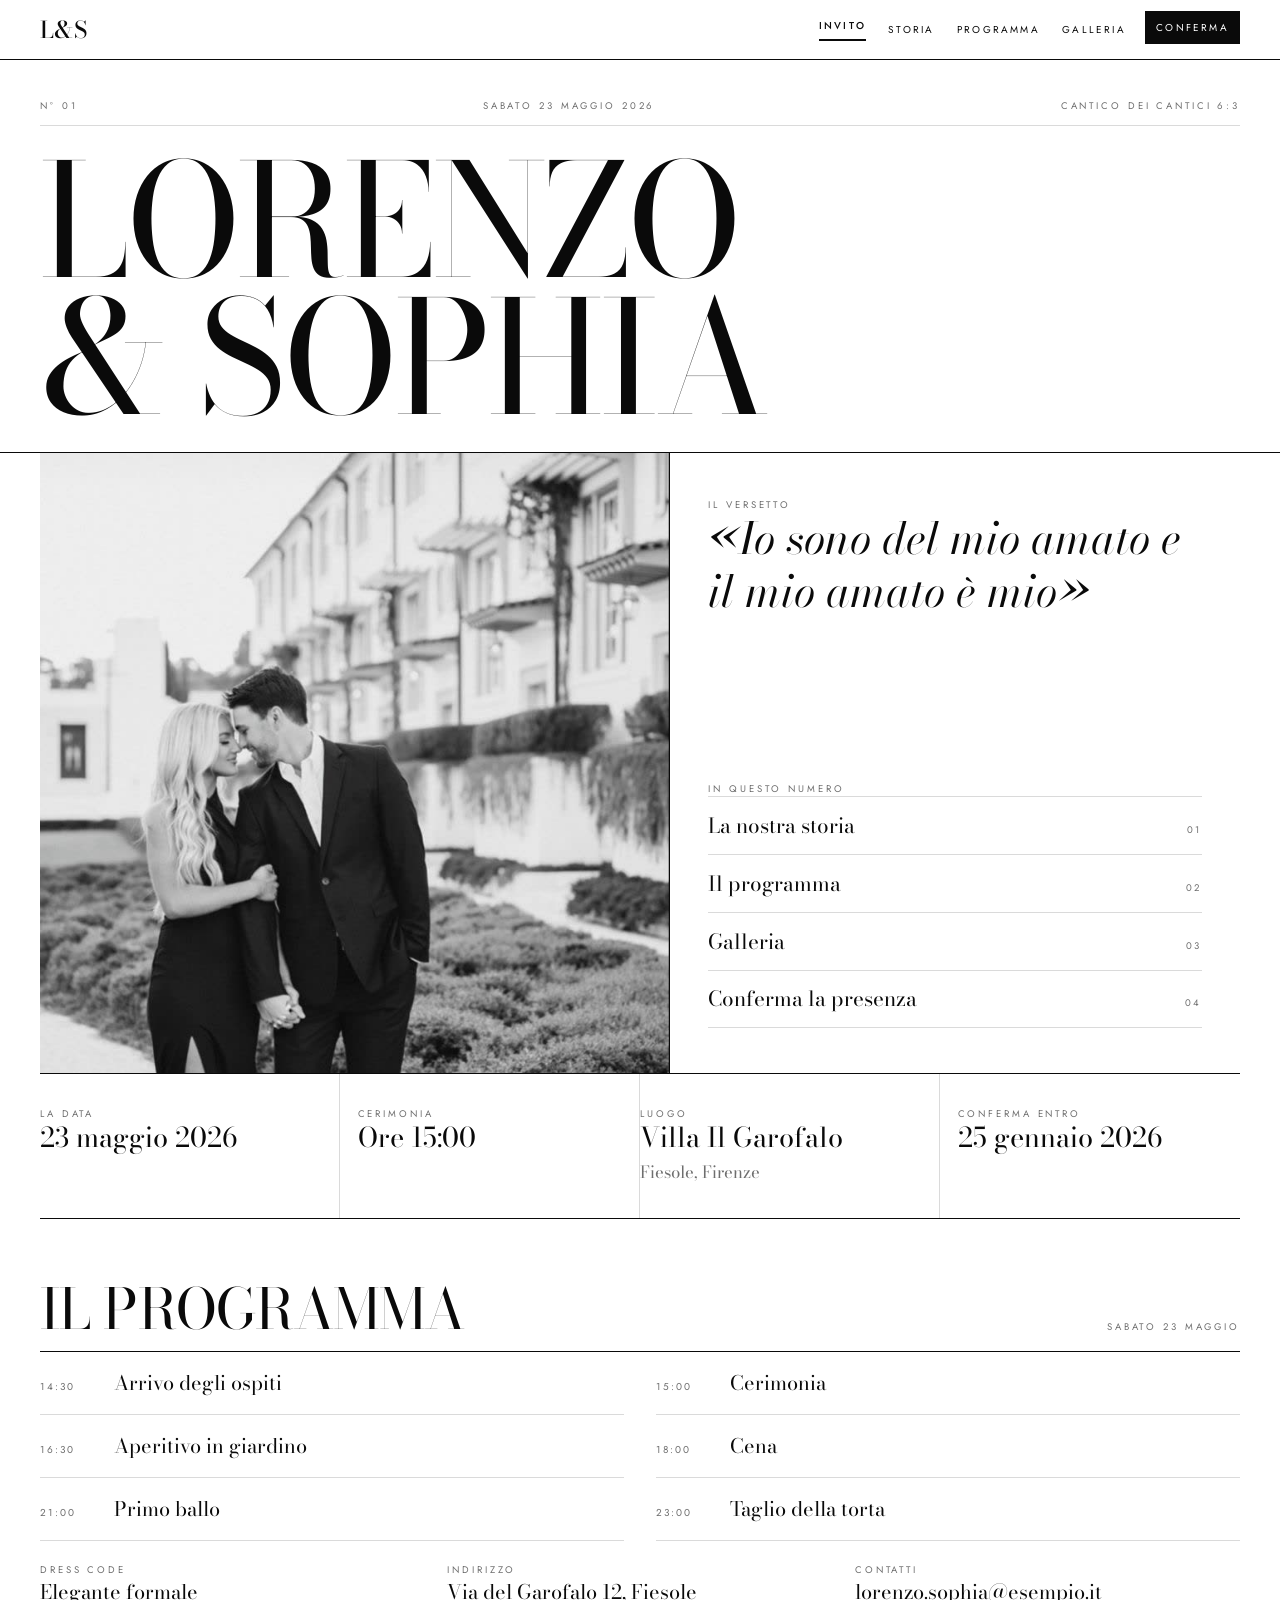
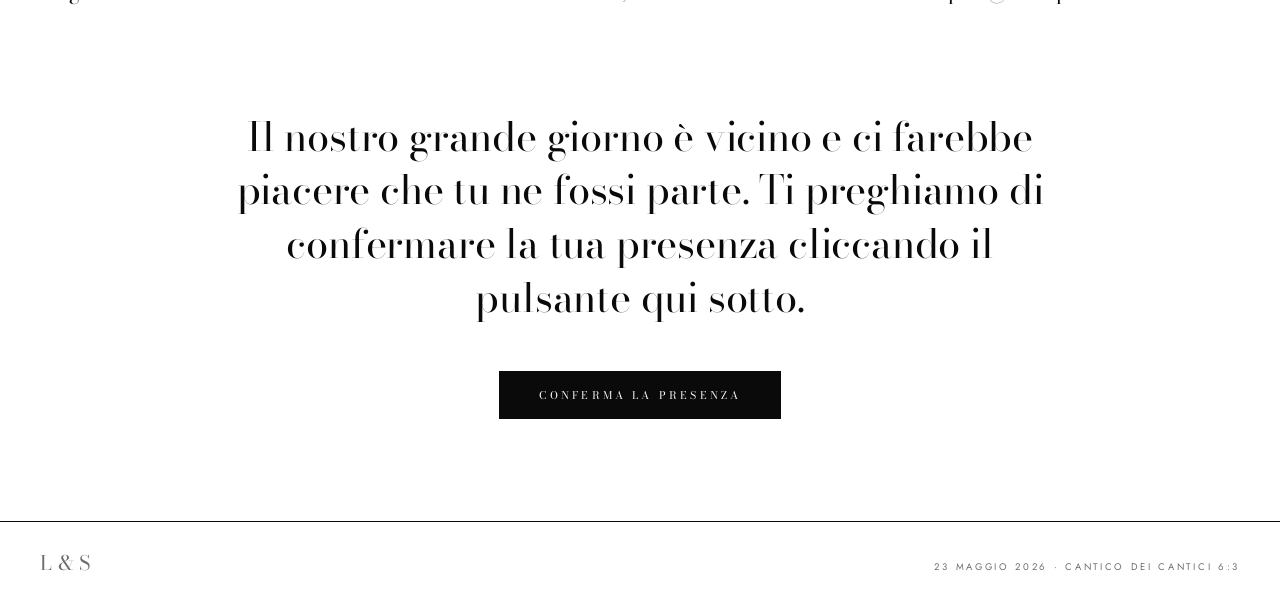
==== commit fd415096: "Show the year on the homepage date fact The La data line now reads 23 maggio 2026.  Co-authored-by: " ====
--- a/index.html
+++ b/index.html
@@ -70,7 +70,7 @@
       <div class="facts">
         <div class="fact">
           <p class="kicker">La data</p>
-          <p>23 maggio</p>
+          <p>23 maggio 2026</p>
         </div>
         <div class="fact">
           <p class="kicker">Cerimonia</p>
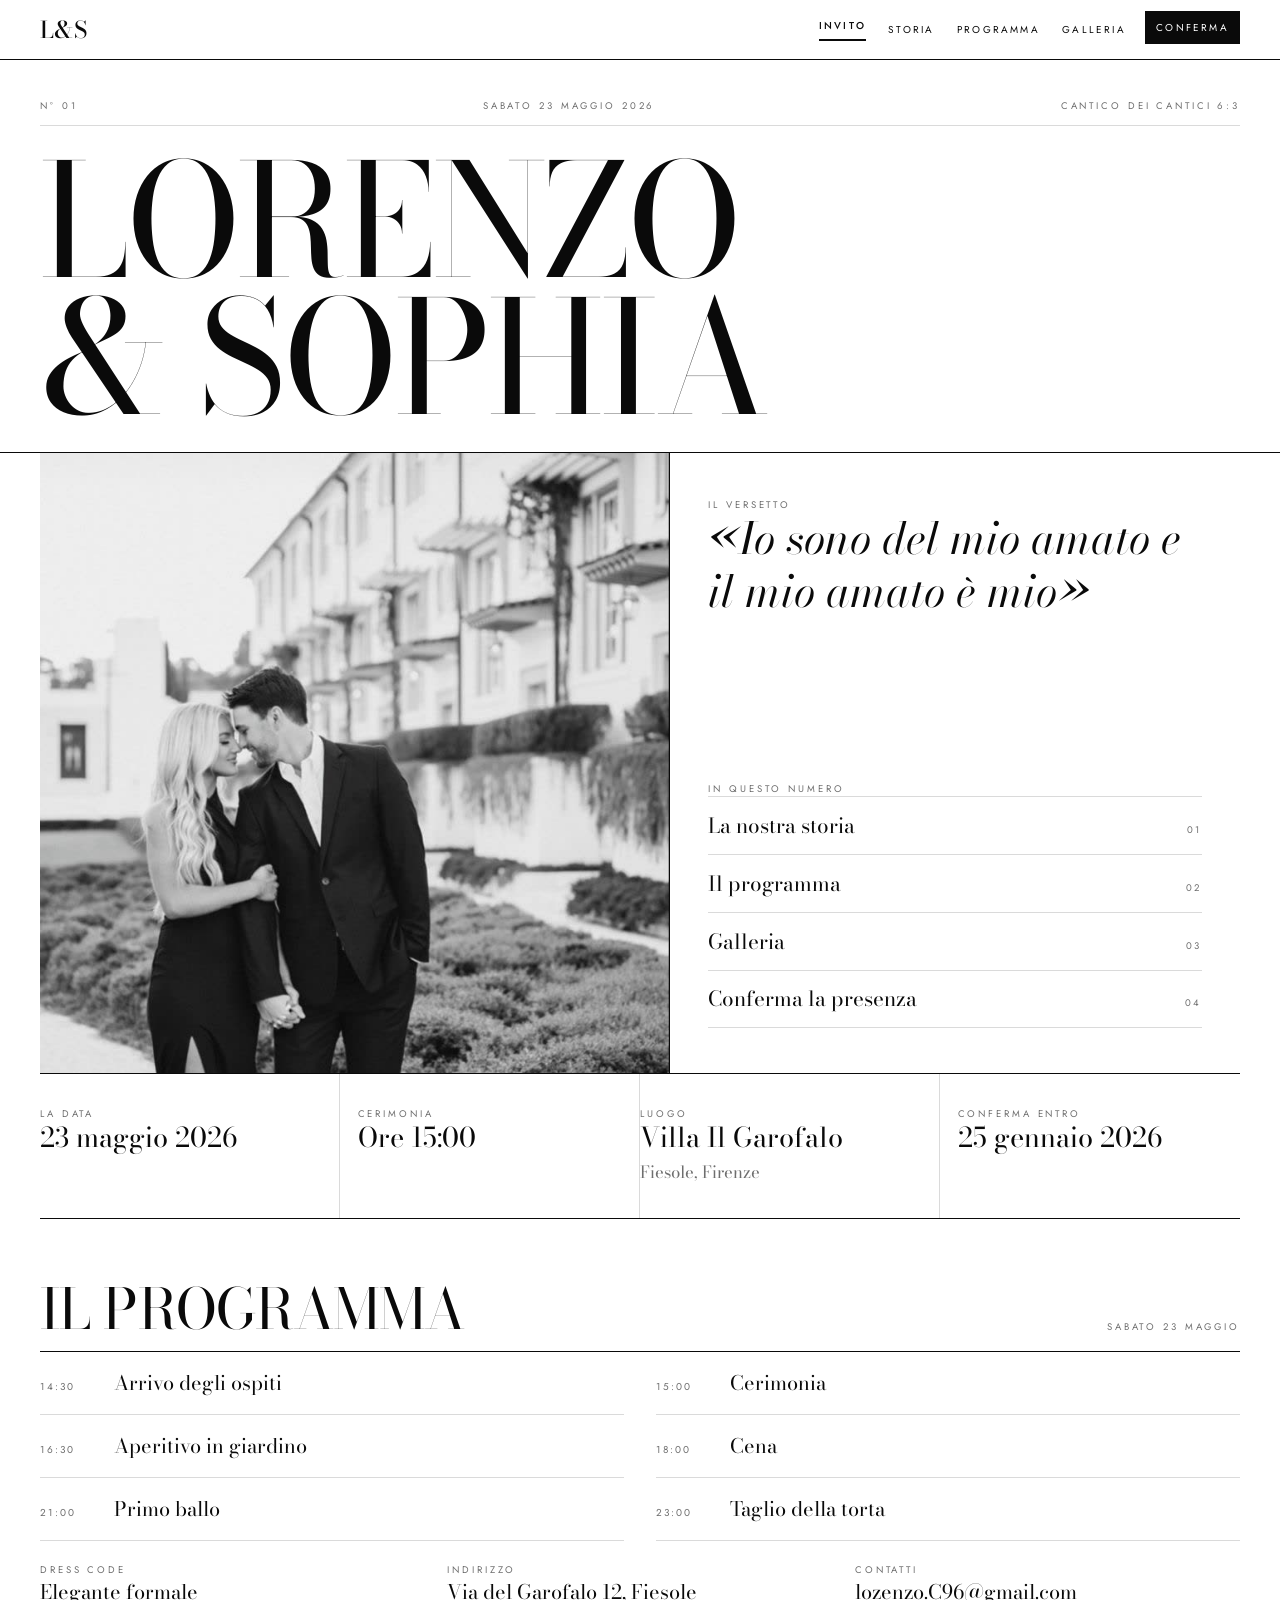
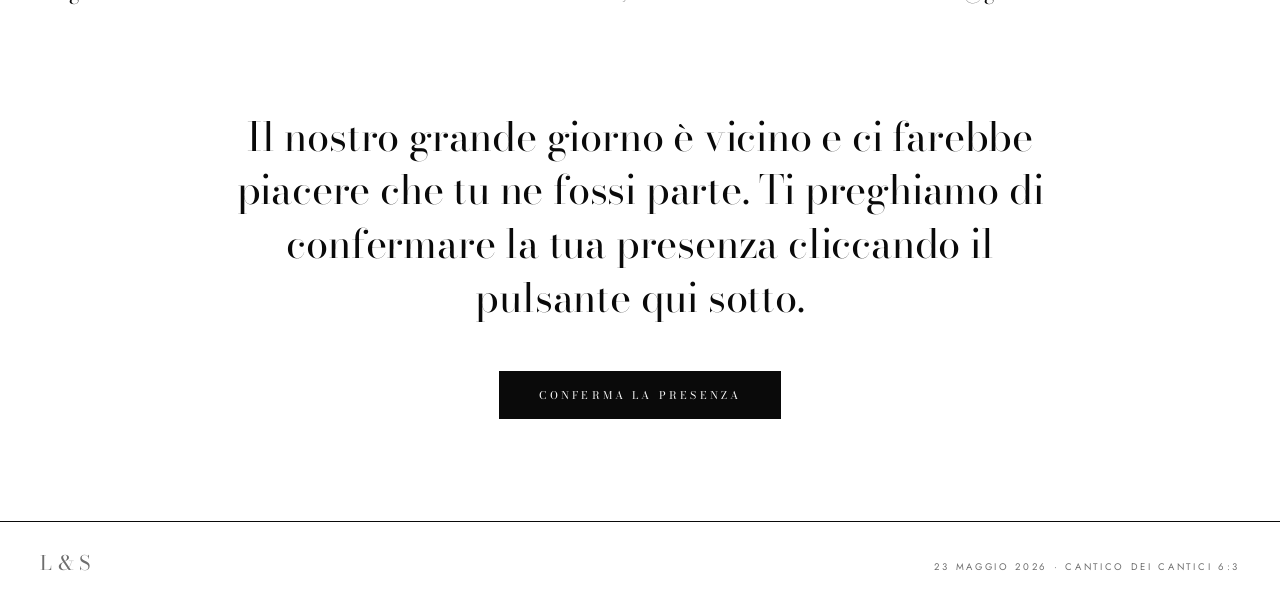
==== commit 249ea5a2: "Use lozenzo.C96@gmail.com as the couple contact email Replace the esempio.it placeholder in mailto l" ====
--- a/index.html
+++ b/index.html
@@ -111,7 +111,7 @@
         </div>
         <div>
           <p class="kicker">Contatti</p>
-          <p><a href="mailto:lorenzo.sophia@esempio.it">lorenzo.sophia@esempio.it</a></p>
+          <p><a href="mailto:lozenzo.C96@gmail.com">lozenzo.C96@gmail.com</a></p>
         </div>
       </div>
     </section>
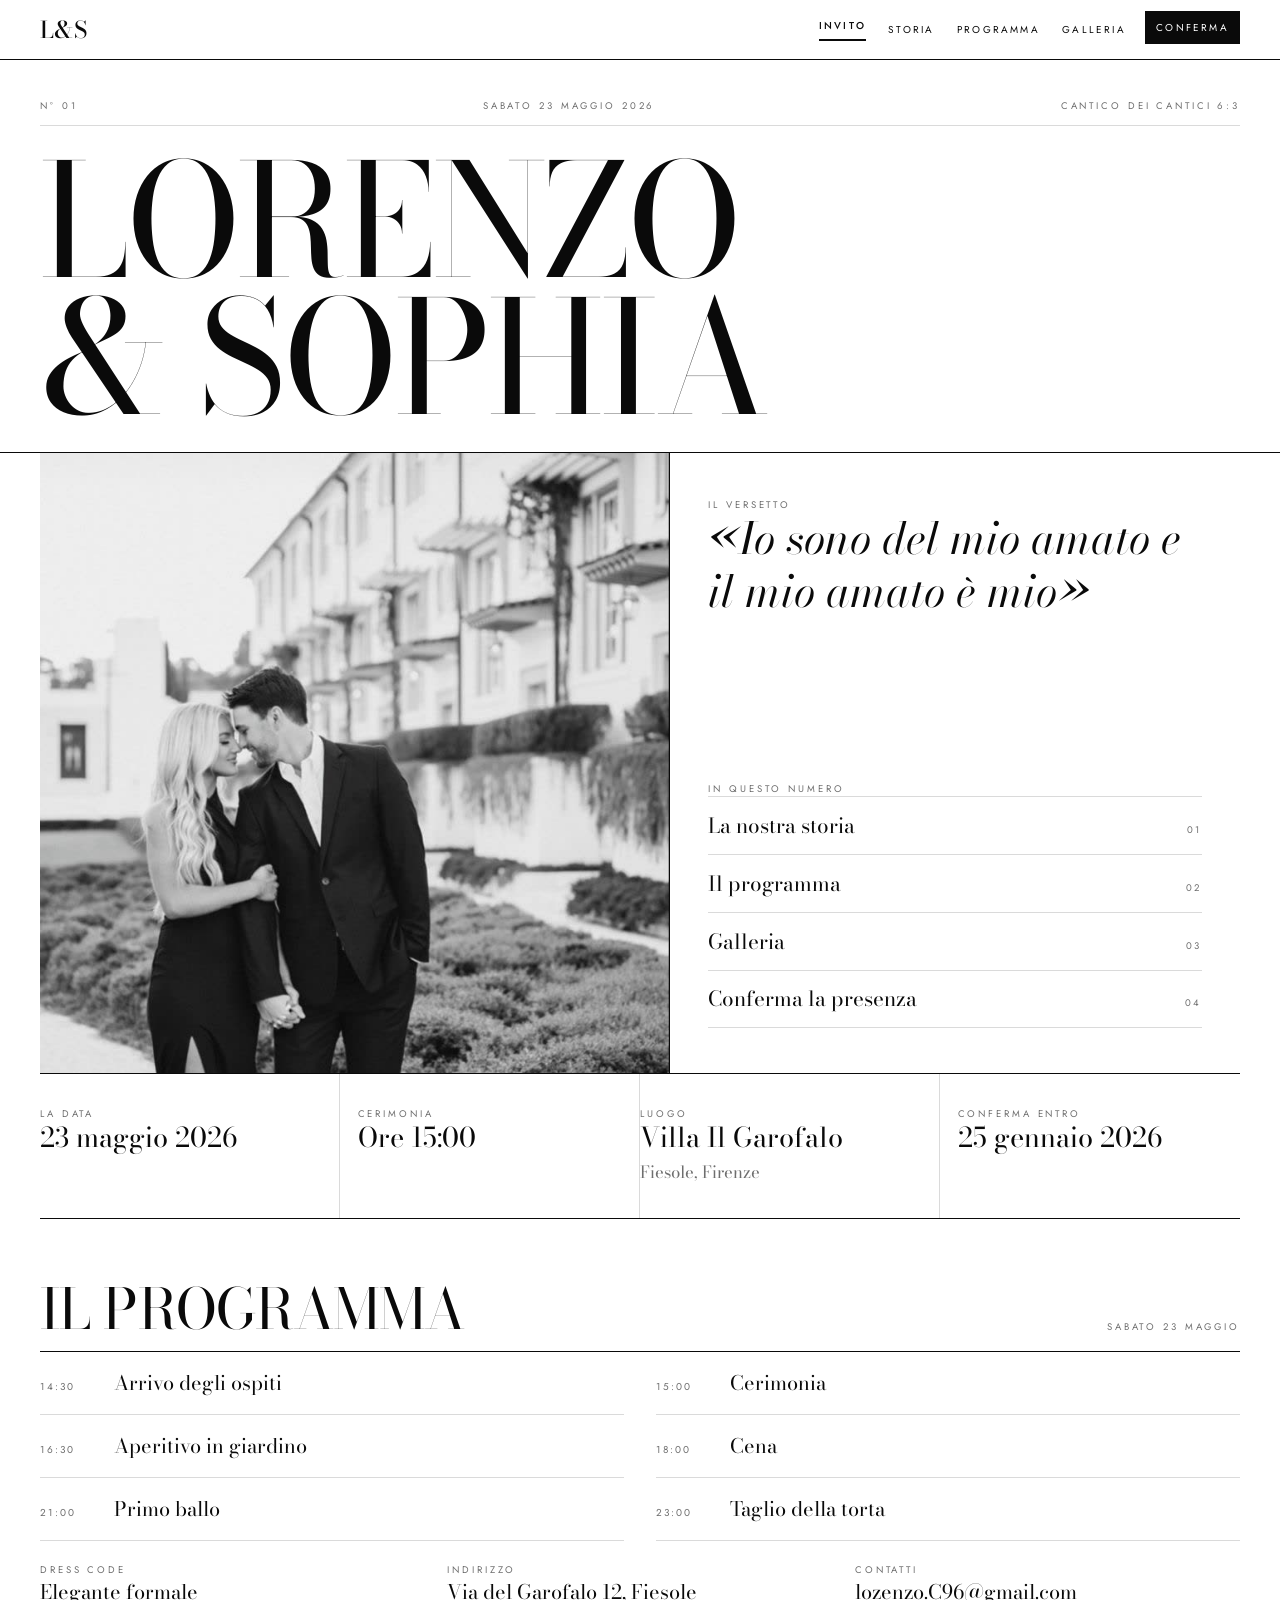
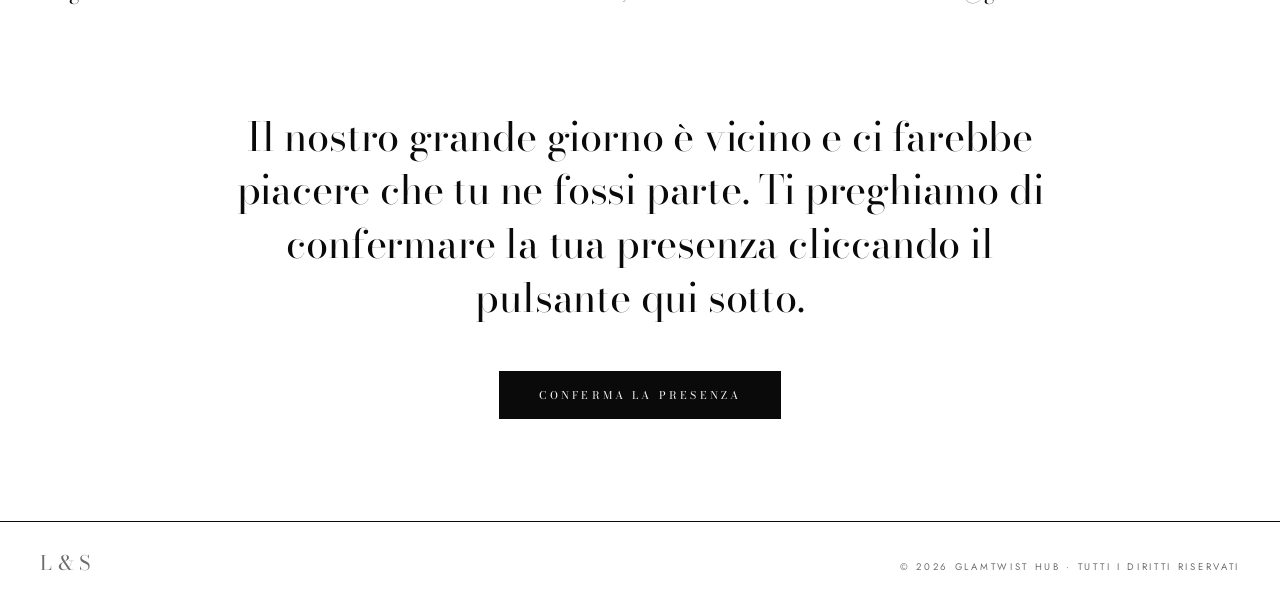
==== commit 272c5dc8: "Replace the footer line with a Glamtwist Hub rights notice Co-authored-by: eventops2026 <eventops202" ====
--- a/index.html
+++ b/index.html
@@ -125,7 +125,7 @@
   <footer class="site-footer">
     <div class="wrap footer-inner">
       <p class="mark">L&amp;S</p>
-      <p>23 maggio 2026 · Cantico dei Cantici 6:3</p>
+      <p>© 2026 Glamtwist Hub · Tutti i diritti riservati</p>
     </div>
   </footer>
   <script src="js/site.js"></script>
